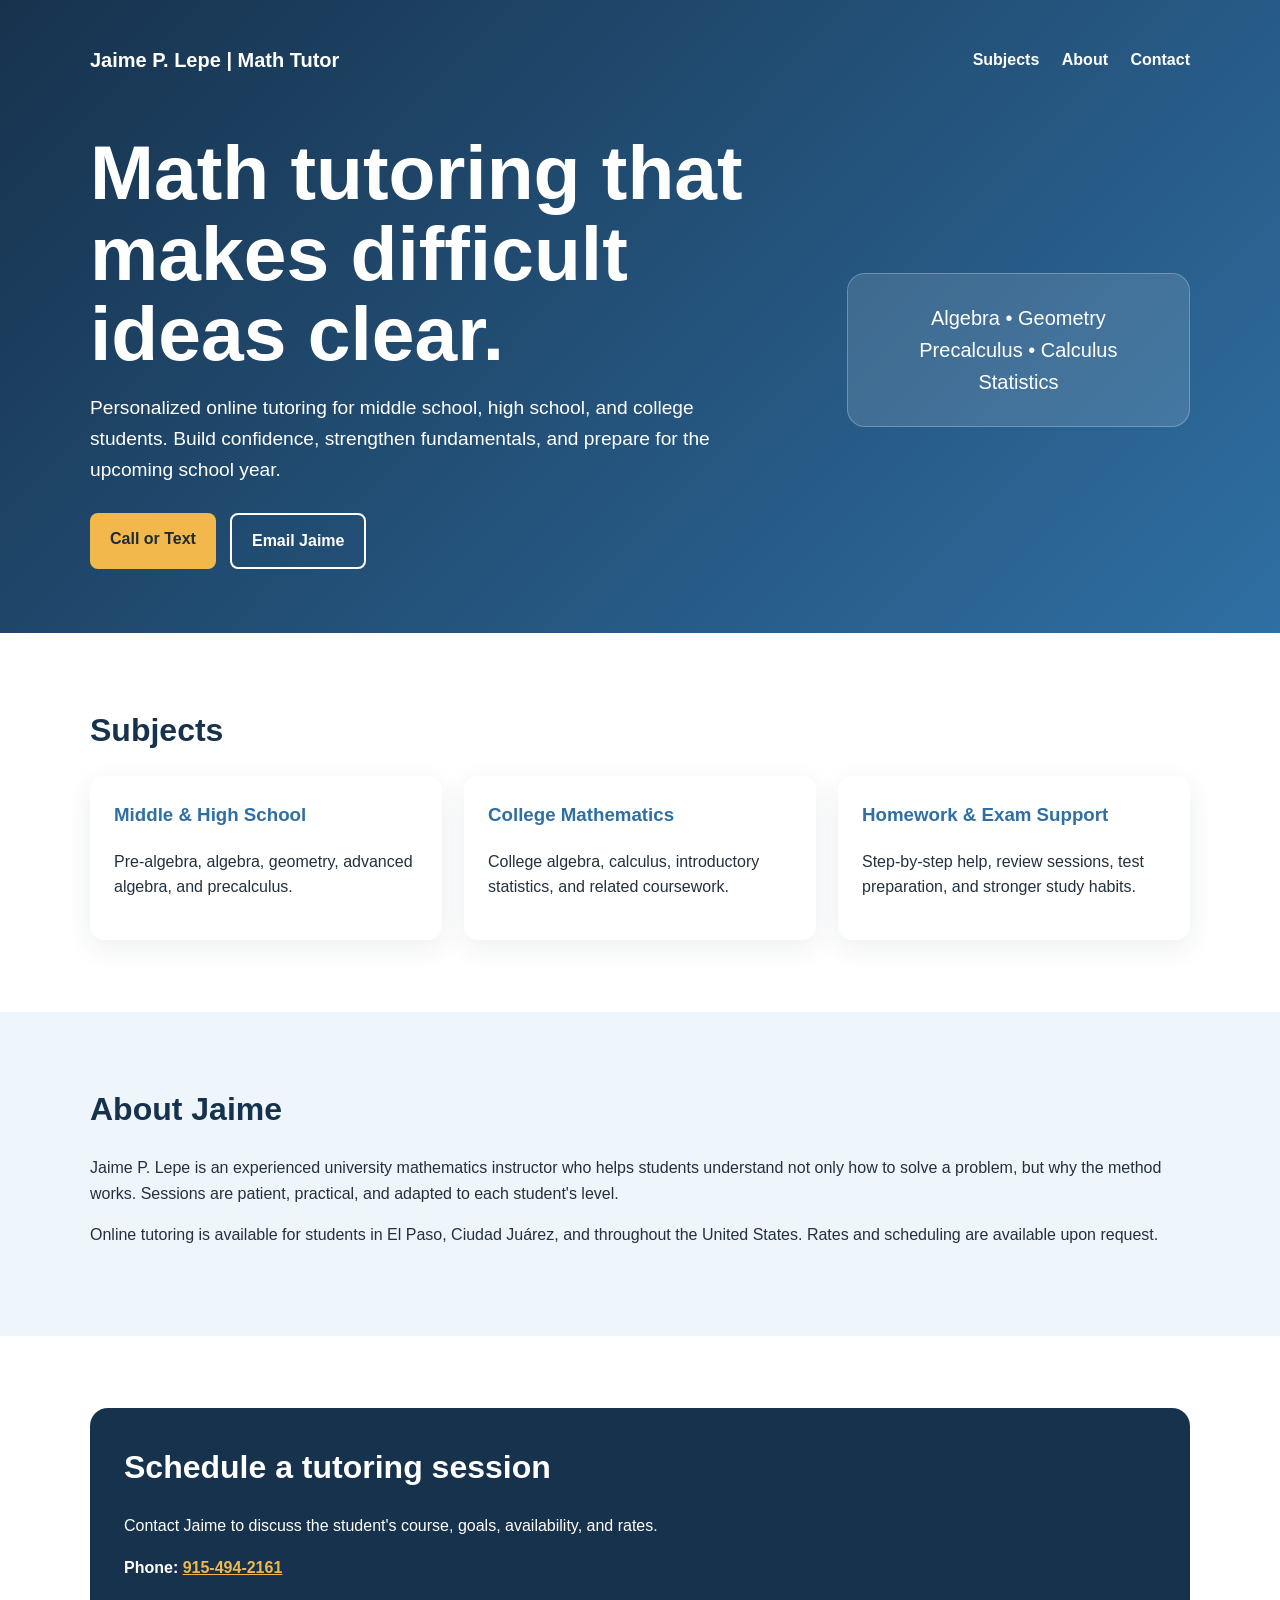
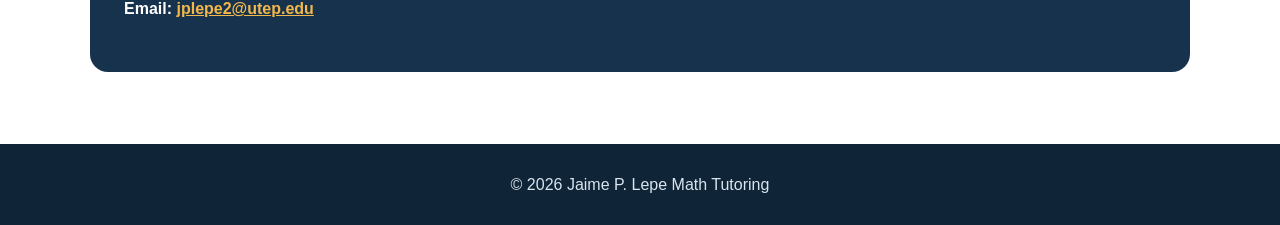
==== index.html @ 61a90d62 "Add files via upload" ====
<!DOCTYPE html>
<html lang="en">
<head>
  <meta charset="UTF-8" />
  <meta name="viewport" content="width=device-width, initial-scale=1.0" />
  <meta name="description" content="Online math tutoring with Jaime P. Lepe. Algebra, geometry, precalculus, calculus, and statistics." />
  <title>Jaime P. Lepe | Math Tutoring</title>
  <style>
    :root {
      --navy: #17324d;
      --blue: #2f6fa3;
      --light: #eef5fb;
      --white: #ffffff;
      --text: #24313d;
      --accent: #f2b84b;
    }
    * { box-sizing: border-box; }
    html { scroll-behavior: smooth; }
    body {
      margin: 0;
      font-family: Arial, Helvetica, sans-serif;
      color: var(--text);
      background: var(--white);
      line-height: 1.6;
    }
    .container { width: min(1100px, 92%); margin: 0 auto; }
    header {
      background: linear-gradient(135deg, var(--navy), var(--blue));
      color: var(--white);
      padding: 44px 0 64px;
    }
    nav {
      display: flex;
      justify-content: space-between;
      align-items: center;
      gap: 24px;
      margin-bottom: 56px;
    }
    .brand { font-size: 1.25rem; font-weight: 700; }
    nav a {
      color: var(--white);
      text-decoration: none;
      margin-left: 18px;
      font-weight: 600;
    }
    .hero {
      display: grid;
      grid-template-columns: 1.35fr 0.65fr;
      gap: 44px;
      align-items: center;
    }
    h1 {
      font-size: clamp(2.4rem, 6vw, 4.8rem);
      line-height: 1.05;
      margin: 0 0 18px;
    }
    .hero p { font-size: 1.2rem; max-width: 680px; }
    .cta-row {
      display: flex;
      flex-wrap: wrap;
      gap: 14px;
      margin-top: 28px;
    }
    .button {
      display: inline-block;
      padding: 13px 20px;
      border-radius: 8px;
      text-decoration: none;
      font-weight: 700;
    }
    .button-primary { background: var(--accent); color: #1f2a33; }
    .button-secondary { border: 2px solid var(--white); color: var(--white); }
    .math-card {
      background: rgba(255,255,255,0.12);
      border: 1px solid rgba(255,255,255,0.25);
      border-radius: 18px;
      padding: 28px;
      text-align: center;
      font-size: 1.25rem;
    }
    section { padding: 72px 0; }
    section.alt { background: var(--light); }
    h2 {
      color: var(--navy);
      font-size: 2rem;
      margin-top: 0;
      margin-bottom: 20px;
    }
    .grid {
      display: grid;
      grid-template-columns: repeat(3, 1fr);
      gap: 22px;
    }
    .card {
      background: var(--white);
      border-radius: 14px;
      padding: 24px;
      box-shadow: 0 8px 28px rgba(20, 52, 77, 0.08);
    }
    .card h3 { margin-top: 0; color: var(--blue); }
    .contact-box {
      background: var(--navy);
      color: var(--white);
      border-radius: 18px;
      padding: 34px;
    }
    .contact-box h2 { color: var(--white); }
    .contact-box a { color: var(--accent); font-weight: 700; }
    footer {
      background: #102437;
      color: #d8e5ef;
      text-align: center;
      padding: 28px 0;
    }
    @media (max-width: 780px) {
      nav { align-items: flex-start; flex-direction: column; }
      nav .links a { margin: 0 14px 0 0; }
      .hero, .grid { grid-template-columns: 1fr; }
      header { padding-top: 30px; }
    }
  </style>
</head>
<body>
  <header>
    <div class="container">
      <nav>
        <div class="brand">Jaime P. Lepe | Math Tutor</div>
        <div class="links">
          <a href="#subjects">Subjects</a>
          <a href="#about">About</a>
          <a href="#contact">Contact</a>
        </div>
      </nav>

      <div class="hero">
        <div>
          <h1>Math tutoring that makes difficult ideas clear.</h1>
          <p>
            Personalized online tutoring for middle school, high school, and college students.
            Build confidence, strengthen fundamentals, and prepare for the upcoming school year.
          </p>
          <div class="cta-row">
            <a class="button button-primary" href="tel:+19154942161">Call or Text</a>
            <a class="button button-secondary" href="mailto:jplepe2@utep.edu">Email Jaime</a>
          </div>
        </div>
        <div class="math-card">
          <div>Algebra • Geometry</div>
          <div>Precalculus • Calculus</div>
          <div>Statistics</div>
        </div>
      </div>
    </div>
  </header>

  <section id="subjects">
    <div class="container">
      <h2>Subjects</h2>
      <div class="grid">
        <div class="card">
          <h3>Middle & High School</h3>
          <p>Pre-algebra, algebra, geometry, advanced algebra, and precalculus.</p>
        </div>
        <div class="card">
          <h3>College Mathematics</h3>
          <p>College algebra, calculus, introductory statistics, and related coursework.</p>
        </div>
        <div class="card">
          <h3>Homework & Exam Support</h3>
          <p>Step-by-step help, review sessions, test preparation, and stronger study habits.</p>
        </div>
      </div>
    </div>
  </section>

  <section id="about" class="alt">
    <div class="container">
      <h2>About Jaime</h2>
      <p>
        Jaime P. Lepe is an experienced university mathematics instructor who helps students
        understand not only how to solve a problem, but why the method works. Sessions are patient,
        practical, and adapted to each student's level.
      </p>
      <p>
        Online tutoring is available for students in El Paso, Ciudad Juárez, and throughout the
        United States. Rates and scheduling are available upon request.
      </p>
    </div>
  </section>

  <section id="contact">
    <div class="container">
      <div class="contact-box">
        <h2>Schedule a tutoring session</h2>
        <p>Contact Jaime to discuss the student's course, goals, availability, and rates.</p>
        <p><strong>Phone:</strong> <a href="tel:+19154942161">915-494-2161</a></p>
        <p><strong>Email:</strong> <a href="mailto:jplepe2@utep.edu">jplepe2@utep.edu</a></p>
      </div>
    </div>
  </section>

  <footer>
    <div class="container">
      © 2026 Jaime P. Lepe Math Tutoring
    </div>
  </footer>
</body>
</html>
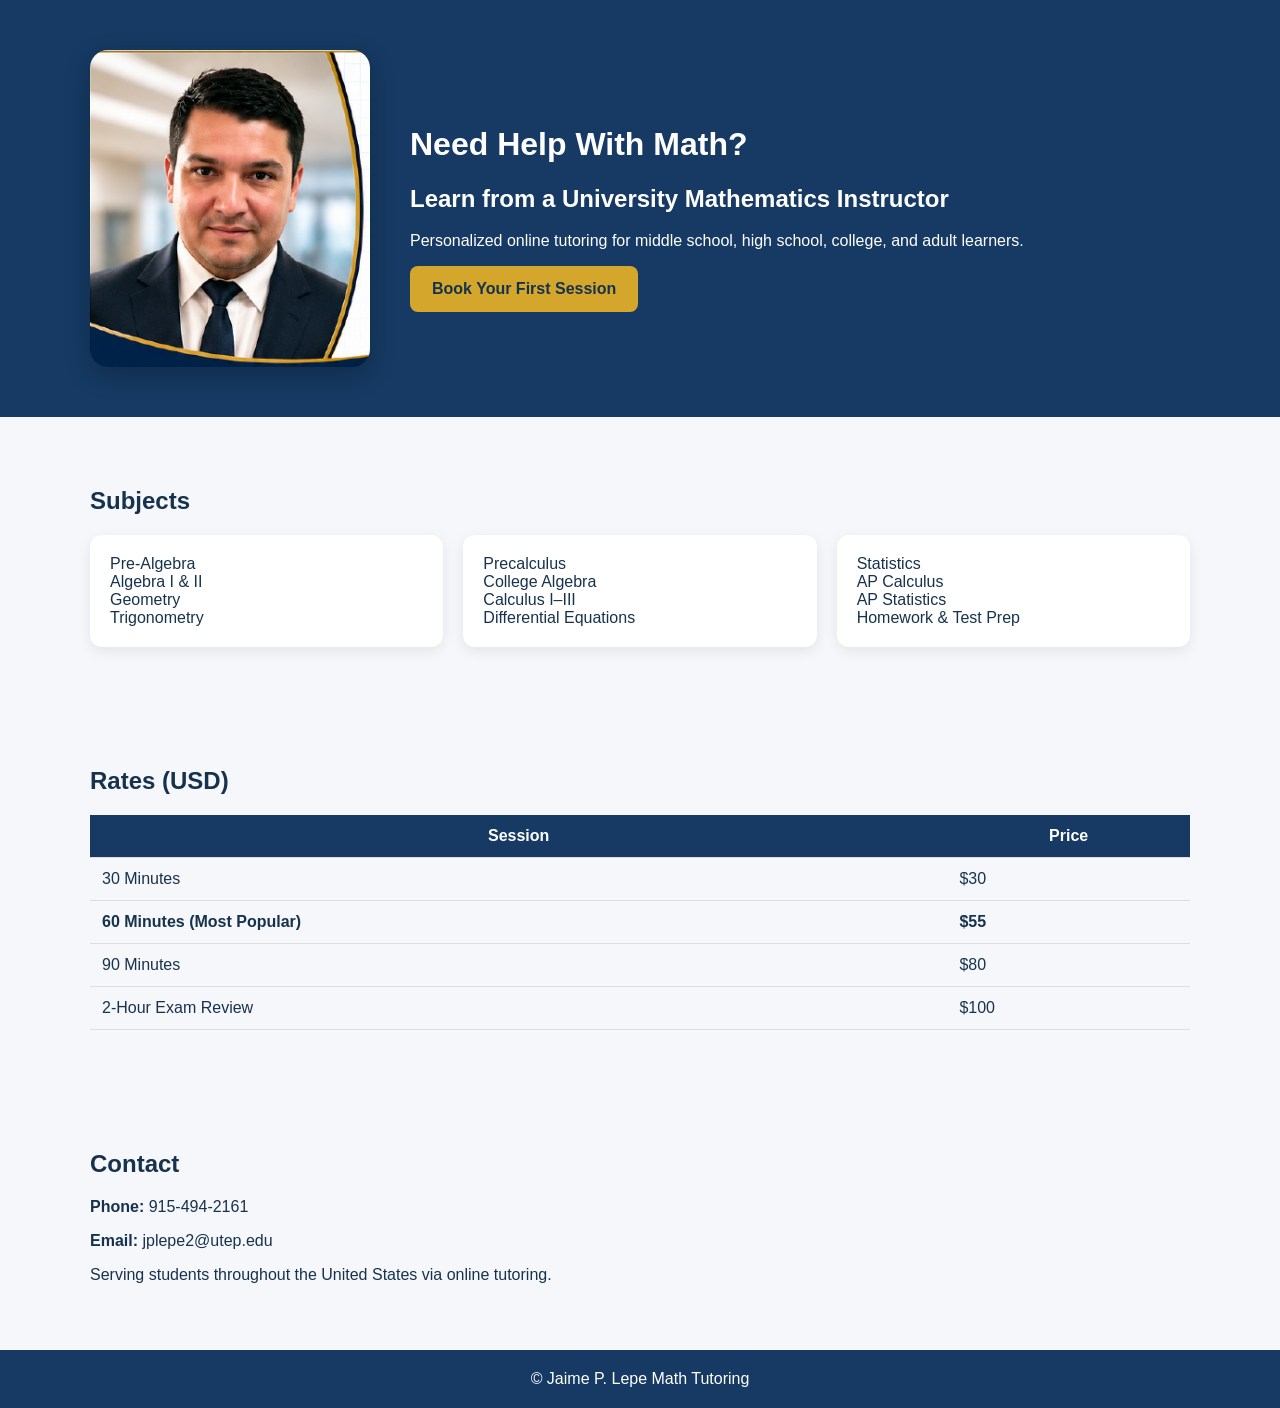
==== commit 9443ec03: "Add files via upload" ====
--- a/index.html
+++ b/index.html
@@ -1,208 +1,65 @@
 <!DOCTYPE html>
 <html lang="en">
 <head>
-  <meta charset="UTF-8" />
-  <meta name="viewport" content="width=device-width, initial-scale=1.0" />
-  <meta name="description" content="Online math tutoring with Jaime P. Lepe. Algebra, geometry, precalculus, calculus, and statistics." />
-  <title>Jaime P. Lepe | Math Tutoring</title>
-  <style>
-    :root {
-      --navy: #17324d;
-      --blue: #2f6fa3;
-      --light: #eef5fb;
-      --white: #ffffff;
-      --text: #24313d;
-      --accent: #f2b84b;
-    }
-    * { box-sizing: border-box; }
-    html { scroll-behavior: smooth; }
-    body {
-      margin: 0;
-      font-family: Arial, Helvetica, sans-serif;
-      color: var(--text);
-      background: var(--white);
-      line-height: 1.6;
-    }
-    .container { width: min(1100px, 92%); margin: 0 auto; }
-    header {
-      background: linear-gradient(135deg, var(--navy), var(--blue));
-      color: var(--white);
-      padding: 44px 0 64px;
-    }
-    nav {
-      display: flex;
-      justify-content: space-between;
-      align-items: center;
-      gap: 24px;
-      margin-bottom: 56px;
-    }
-    .brand { font-size: 1.25rem; font-weight: 700; }
-    nav a {
-      color: var(--white);
-      text-decoration: none;
-      margin-left: 18px;
-      font-weight: 600;
-    }
-    .hero {
-      display: grid;
-      grid-template-columns: 1.35fr 0.65fr;
-      gap: 44px;
-      align-items: center;
-    }
-    h1 {
-      font-size: clamp(2.4rem, 6vw, 4.8rem);
-      line-height: 1.05;
-      margin: 0 0 18px;
-    }
-    .hero p { font-size: 1.2rem; max-width: 680px; }
-    .cta-row {
-      display: flex;
-      flex-wrap: wrap;
-      gap: 14px;
-      margin-top: 28px;
-    }
-    .button {
-      display: inline-block;
-      padding: 13px 20px;
-      border-radius: 8px;
-      text-decoration: none;
-      font-weight: 700;
-    }
-    .button-primary { background: var(--accent); color: #1f2a33; }
-    .button-secondary { border: 2px solid var(--white); color: var(--white); }
-    .math-card {
-      background: rgba(255,255,255,0.12);
-      border: 1px solid rgba(255,255,255,0.25);
-      border-radius: 18px;
-      padding: 28px;
-      text-align: center;
-      font-size: 1.25rem;
-    }
-    section { padding: 72px 0; }
-    section.alt { background: var(--light); }
-    h2 {
-      color: var(--navy);
-      font-size: 2rem;
-      margin-top: 0;
-      margin-bottom: 20px;
-    }
-    .grid {
-      display: grid;
-      grid-template-columns: repeat(3, 1fr);
-      gap: 22px;
-    }
-    .card {
-      background: var(--white);
-      border-radius: 14px;
-      padding: 24px;
-      box-shadow: 0 8px 28px rgba(20, 52, 77, 0.08);
-    }
-    .card h3 { margin-top: 0; color: var(--blue); }
-    .contact-box {
-      background: var(--navy);
-      color: var(--white);
-      border-radius: 18px;
-      padding: 34px;
-    }
-    .contact-box h2 { color: var(--white); }
-    .contact-box a { color: var(--accent); font-weight: 700; }
-    footer {
-      background: #102437;
-      color: #d8e5ef;
-      text-align: center;
-      padding: 28px 0;
-    }
-    @media (max-width: 780px) {
-      nav { align-items: flex-start; flex-direction: column; }
-      nav .links a { margin: 0 14px 0 0; }
-      .hero, .grid { grid-template-columns: 1fr; }
-      header { padding-top: 30px; }
-    }
-  </style>
+<meta charset="utf-8">
+<meta name="viewport" content="width=device-width,initial-scale=1">
+<title>Jaime P. Lepe Math Tutoring</title>
+<style>
+body{font-family:Arial,sans-serif;margin:0;background:#f5f7fb;color:#17324d}
+header{background:#163a63;color:white;padding:50px 20px}
+.wrap{max-width:1100px;margin:auto}
+.hero{display:flex;gap:40px;align-items:center;flex-wrap:wrap}
+.hero img{width:280px;border-radius:18px;box-shadow:0 8px 24px rgba(0,0,0,.25)}
+.btn{display:inline-block;background:#d4a72c;color:#17324d;padding:14px 22px;border-radius:8px;text-decoration:none;font-weight:bold}
+section{padding:50px 20px}
+.cards{display:grid;grid-template-columns:repeat(auto-fit,minmax(260px,1fr));gap:20px}
+.card{background:white;border-radius:12px;padding:20px;box-shadow:0 4px 14px rgba(0,0,0,.08)}
+table{width:100%;border-collapse:collapse}
+th,td{padding:12px;border-bottom:1px solid #ddd}
+th{background:#163a63;color:#fff}
+footer{background:#163a63;color:#fff;text-align:center;padding:20px}
+</style>
 </head>
 <body>
-  <header>
-    <div class="container">
-      <nav>
-        <div class="brand">Jaime P. Lepe | Math Tutor</div>
-        <div class="links">
-          <a href="#subjects">Subjects</a>
-          <a href="#about">About</a>
-          <a href="#contact">Contact</a>
-        </div>
-      </nav>
+<header>
+<div class="wrap hero">
+<img src="headshot.png" alt="Jaime P. Lepe">
+<div>
+<h1>Need Help With Math?</h1>
+<h2>Learn from a University Mathematics Instructor</h2>
+<p>Personalized online tutoring for middle school, high school, college, and adult learners.</p>
+<a class="btn" href="#contact">Book Your First Session</a>
+</div>
+</div>
+</header>
 
-      <div class="hero">
-        <div>
-          <h1>Math tutoring that makes difficult ideas clear.</h1>
-          <p>
-            Personalized online tutoring for middle school, high school, and college students.
-            Build confidence, strengthen fundamentals, and prepare for the upcoming school year.
-          </p>
-          <div class="cta-row">
-            <a class="button button-primary" href="tel:+19154942161">Call or Text</a>
-            <a class="button button-secondary" href="mailto:jplepe2@utep.edu">Email Jaime</a>
-          </div>
-        </div>
-        <div class="math-card">
-          <div>Algebra • Geometry</div>
-          <div>Precalculus • Calculus</div>
-          <div>Statistics</div>
-        </div>
-      </div>
-    </div>
-  </header>
+<section class="wrap">
+<h2>Subjects</h2>
+<div class="cards">
+<div class="card">Pre‑Algebra<br>Algebra I & II<br>Geometry<br>Trigonometry</div>
+<div class="card">Precalculus<br>College Algebra<br>Calculus I–III<br>Differential Equations</div>
+<div class="card">Statistics<br>AP Calculus<br>AP Statistics<br>Homework & Test Prep</div>
+</div>
+</section>
 
-  <section id="subjects">
-    <div class="container">
-      <h2>Subjects</h2>
-      <div class="grid">
-        <div class="card">
-          <h3>Middle & High School</h3>
-          <p>Pre-algebra, algebra, geometry, advanced algebra, and precalculus.</p>
-        </div>
-        <div class="card">
-          <h3>College Mathematics</h3>
-          <p>College algebra, calculus, introductory statistics, and related coursework.</p>
-        </div>
-        <div class="card">
-          <h3>Homework & Exam Support</h3>
-          <p>Step-by-step help, review sessions, test preparation, and stronger study habits.</p>
-        </div>
-      </div>
-    </div>
-  </section>
+<section class="wrap">
+<h2>Rates (USD)</h2>
+<table>
+<tr><th>Session</th><th>Price</th></tr>
+<tr><td>30 Minutes</td><td>$30</td></tr>
+<tr><td><strong>60 Minutes (Most Popular)</strong></td><td><strong>$55</strong></td></tr>
+<tr><td>90 Minutes</td><td>$80</td></tr>
+<tr><td>2‑Hour Exam Review</td><td>$100</td></tr>
+</table>
+</section>
 
-  <section id="about" class="alt">
-    <div class="container">
-      <h2>About Jaime</h2>
-      <p>
-        Jaime P. Lepe is an experienced university mathematics instructor who helps students
-        understand not only how to solve a problem, but why the method works. Sessions are patient,
-        practical, and adapted to each student's level.
-      </p>
-      <p>
-        Online tutoring is available for students in El Paso, Ciudad Juárez, and throughout the
-        United States. Rates and scheduling are available upon request.
-      </p>
-    </div>
-  </section>
+<section class="wrap" id="contact">
+<h2>Contact</h2>
+<p><strong>Phone:</strong> 915‑494‑2161</p>
+<p><strong>Email:</strong> jplepe2@utep.edu</p>
+<p>Serving students throughout the United States via online tutoring.</p>
+</section>
 
-  <section id="contact">
-    <div class="container">
-      <div class="contact-box">
-        <h2>Schedule a tutoring session</h2>
-        <p>Contact Jaime to discuss the student's course, goals, availability, and rates.</p>
-        <p><strong>Phone:</strong> <a href="tel:+19154942161">915-494-2161</a></p>
-        <p><strong>Email:</strong> <a href="mailto:jplepe2@utep.edu">jplepe2@utep.edu</a></p>
-      </div>
-    </div>
-  </section>
-
-  <footer>
-    <div class="container">
-      © 2026 Jaime P. Lepe Math Tutoring
-    </div>
-  </footer>
+<footer>© Jaime P. Lepe Math Tutoring</footer>
 </body>
-</html>
+</html>
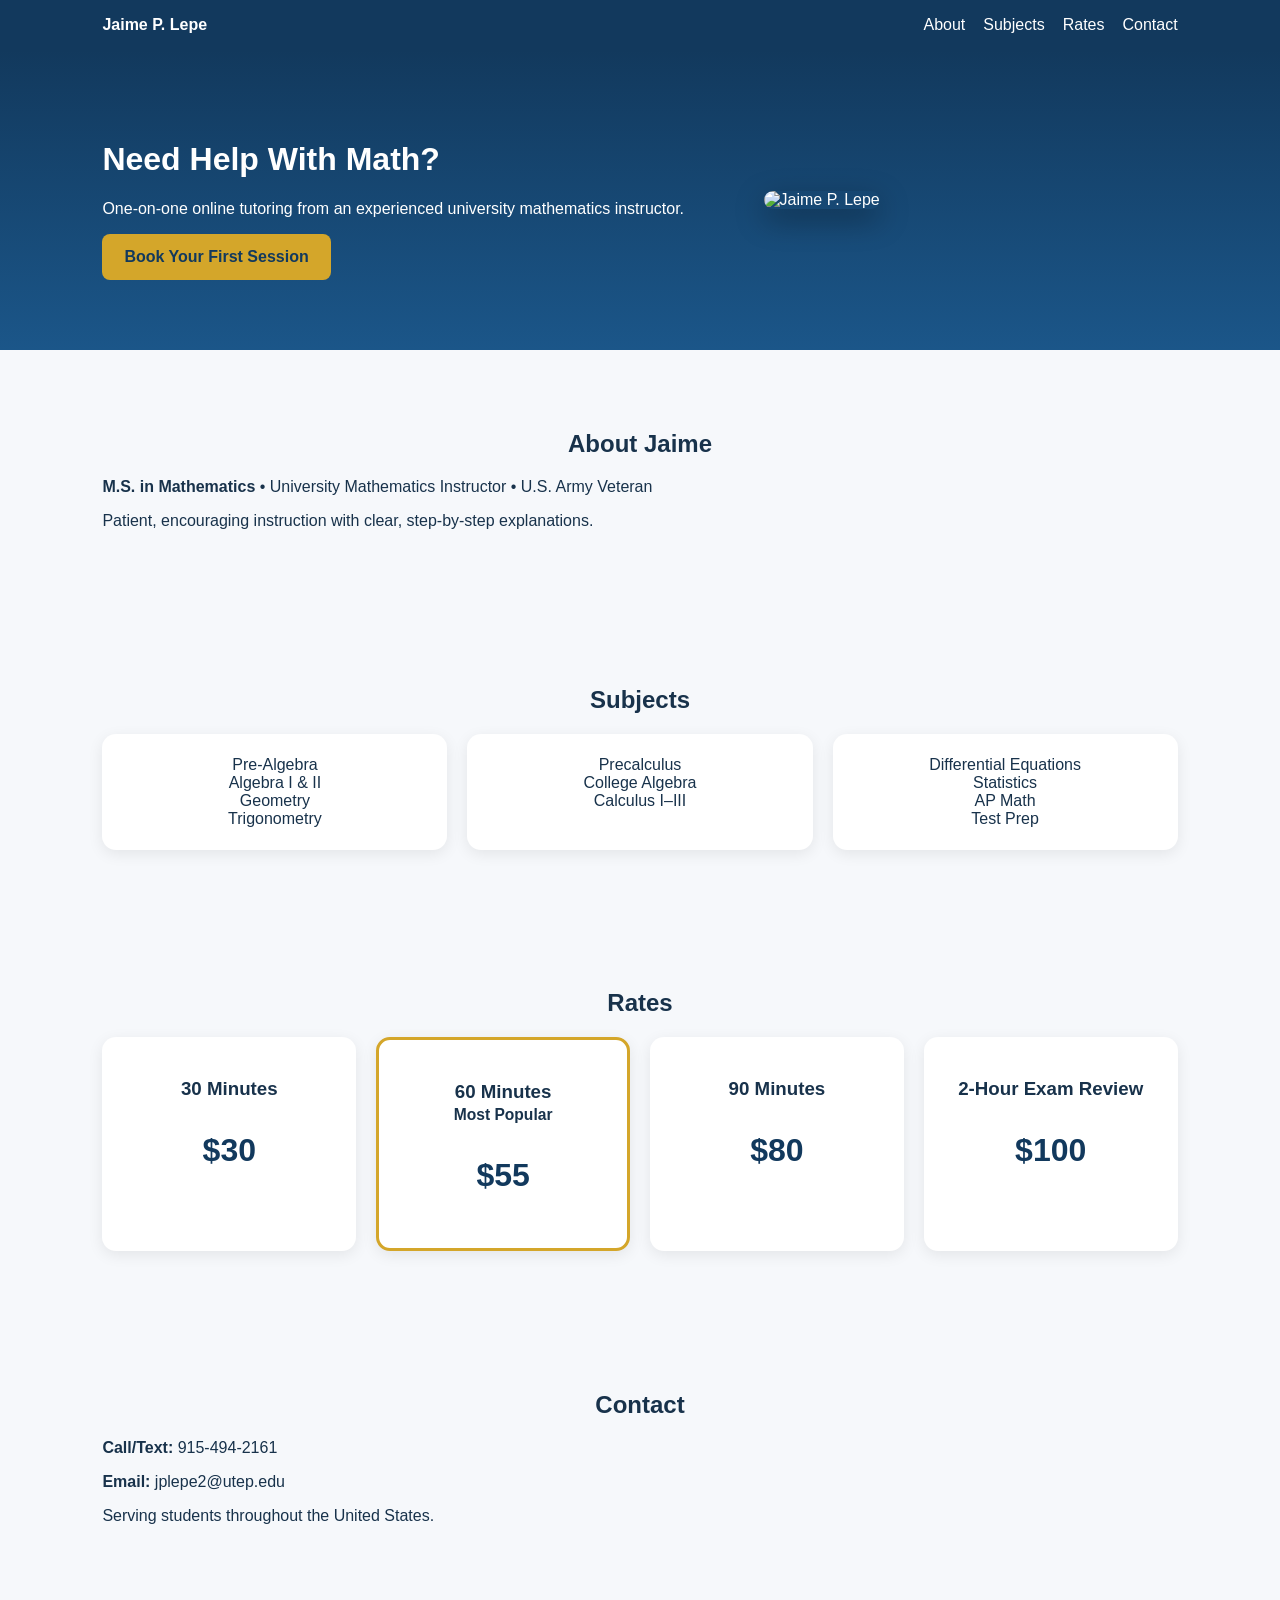
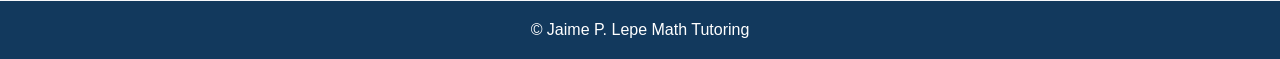
==== commit ca7cd5cd: "Add files via upload" ====
--- a/index.html
+++ b/index.html
@@ -1,65 +1,37 @@
-<!DOCTYPE html>
-<html lang="en">
-<head>
-<meta charset="utf-8">
+<!DOCTYPE html><html lang="en"><head><meta charset="utf-8">
 <meta name="viewport" content="width=device-width,initial-scale=1">
-<title>Jaime P. Lepe Math Tutoring</title>
-<style>
-body{font-family:Arial,sans-serif;margin:0;background:#f5f7fb;color:#17324d}
-header{background:#163a63;color:white;padding:50px 20px}
-.wrap{max-width:1100px;margin:auto}
-.hero{display:flex;gap:40px;align-items:center;flex-wrap:wrap}
-.hero img{width:280px;border-radius:18px;box-shadow:0 8px 24px rgba(0,0,0,.25)}
-.btn{display:inline-block;background:#d4a72c;color:#17324d;padding:14px 22px;border-radius:8px;text-decoration:none;font-weight:bold}
-section{padding:50px 20px}
-.cards{display:grid;grid-template-columns:repeat(auto-fit,minmax(260px,1fr));gap:20px}
-.card{background:white;border-radius:12px;padding:20px;box-shadow:0 4px 14px rgba(0,0,0,.08)}
-table{width:100%;border-collapse:collapse}
-th,td{padding:12px;border-bottom:1px solid #ddd}
-th{background:#163a63;color:#fff}
-footer{background:#163a63;color:#fff;text-align:center;padding:20px}
-</style>
-</head>
+<title>Jaime P. Lepe | Online Math Tutoring</title>
+<link rel="stylesheet" href="styles.css"></head>
 <body>
-<header>
-<div class="wrap hero">
-<img src="headshot.png" alt="Jaime P. Lepe">
-<div>
+<nav><div class="logo">Jaime P. Lepe</div>
+<div><a href="#about">About</a><a href="#subjects">Subjects</a><a href="#rates">Rates</a><a href="#contact">Contact</a></div></nav>
+<header class="hero">
+<div class="hero-text">
 <h1>Need Help With Math?</h1>
-<h2>Learn from a University Mathematics Instructor</h2>
-<p>Personalized online tutoring for middle school, high school, college, and adult learners.</p>
+<p>One-on-one online tutoring from an experienced university mathematics instructor.</p>
 <a class="btn" href="#contact">Book Your First Session</a>
 </div>
-</div>
+<div class="hero-img"><img src="images/headshot.png" alt="Jaime P. Lepe"></div>
 </header>
-
-<section class="wrap">
-<h2>Subjects</h2>
+<section id="about"><h2>About Jaime</h2>
+<p><strong>M.S. in Mathematics</strong> • University Mathematics Instructor • U.S. Army Veteran</p>
+<p>Patient, encouraging instruction with clear, step-by-step explanations.</p></section>
+<section id="subjects"><h2>Subjects</h2>
 <div class="cards">
-<div class="card">Pre‑Algebra<br>Algebra I & II<br>Geometry<br>Trigonometry</div>
-<div class="card">Precalculus<br>College Algebra<br>Calculus I–III<br>Differential Equations</div>
-<div class="card">Statistics<br>AP Calculus<br>AP Statistics<br>Homework & Test Prep</div>
-</div>
-</section>
-
-<section class="wrap">
-<h2>Rates (USD)</h2>
-<table>
-<tr><th>Session</th><th>Price</th></tr>
-<tr><td>30 Minutes</td><td>$30</td></tr>
-<tr><td><strong>60 Minutes (Most Popular)</strong></td><td><strong>$55</strong></td></tr>
-<tr><td>90 Minutes</td><td>$80</td></tr>
-<tr><td>2‑Hour Exam Review</td><td>$100</td></tr>
-</table>
-</section>
-
-<section class="wrap" id="contact">
-<h2>Contact</h2>
-<p><strong>Phone:</strong> 915‑494‑2161</p>
-<p><strong>Email:</strong> jplepe2@utep.edu</p>
-<p>Serving students throughout the United States via online tutoring.</p>
-</section>
-
+<div>Pre‑Algebra<br>Algebra I & II<br>Geometry<br>Trigonometry</div>
+<div>Precalculus<br>College Algebra<br>Calculus I–III</div>
+<div>Differential Equations<br>Statistics<br>AP Math<br>Test Prep</div>
+</div></section>
+<section id="rates"><h2>Rates</h2>
+<div class="cards">
+<div class="price"><h3>30 Minutes</h3><p>$30</p></div>
+<div class="price featured"><h3>60 Minutes<br><small>Most Popular</small></h3><p>$55</p></div>
+<div class="price"><h3>90 Minutes</h3><p>$80</p></div>
+<div class="price"><h3>2‑Hour Exam Review</h3><p>$100</p></div>
+</div></section>
+<section id="contact"><h2>Contact</h2>
+<p><b>Call/Text:</b> 915‑494‑2161</p>
+<p><b>Email:</b> jplepe2@utep.edu</p>
+<p>Serving students throughout the United States.</p></section>
 <footer>© Jaime P. Lepe Math Tutoring</footer>
-</body>
-</html>+</body></html>
--- a/styles.css
+++ b/styles.css
@@ -0,0 +1,14 @@
+body{margin:0;font-family:Arial,sans-serif;background:#f6f8fb;color:#18324b}
+nav{display:flex;justify-content:space-between;align-items:center;background:#12395d;color:#fff;padding:16px 8%}
+nav a{color:#fff;text-decoration:none;margin-left:18px}
+.logo{font-weight:bold}
+.hero{display:grid;grid-template-columns:1.2fr .8fr;gap:40px;align-items:center;padding:70px 8%;background:linear-gradient(#12395d,#1b5689);color:#fff}
+.hero img{width:100%;max-width:340px;border-radius:20px;box-shadow:0 10px 30px rgba(0,0,0,.35)}
+.btn{display:inline-block;background:#d4a62a;color:#12395d;padding:14px 22px;border-radius:8px;text-decoration:none;font-weight:bold}
+section{padding:60px 8%} h2{text-align:center}
+.cards{display:grid;grid-template-columns:repeat(auto-fit,minmax(220px,1fr));gap:20px}
+.cards>div{background:#fff;padding:22px;border-radius:14px;box-shadow:0 4px 15px rgba(0,0,0,.08);text-align:center}
+.featured{border:3px solid #d4a62a}
+.price p{font-size:2rem;font-weight:bold;color:#12395d}
+footer{background:#12395d;color:#fff;text-align:center;padding:20px}
+@media(max-width:800px){.hero{grid-template-columns:1fr;text-align:center}.hero-img{justify-self:center}}
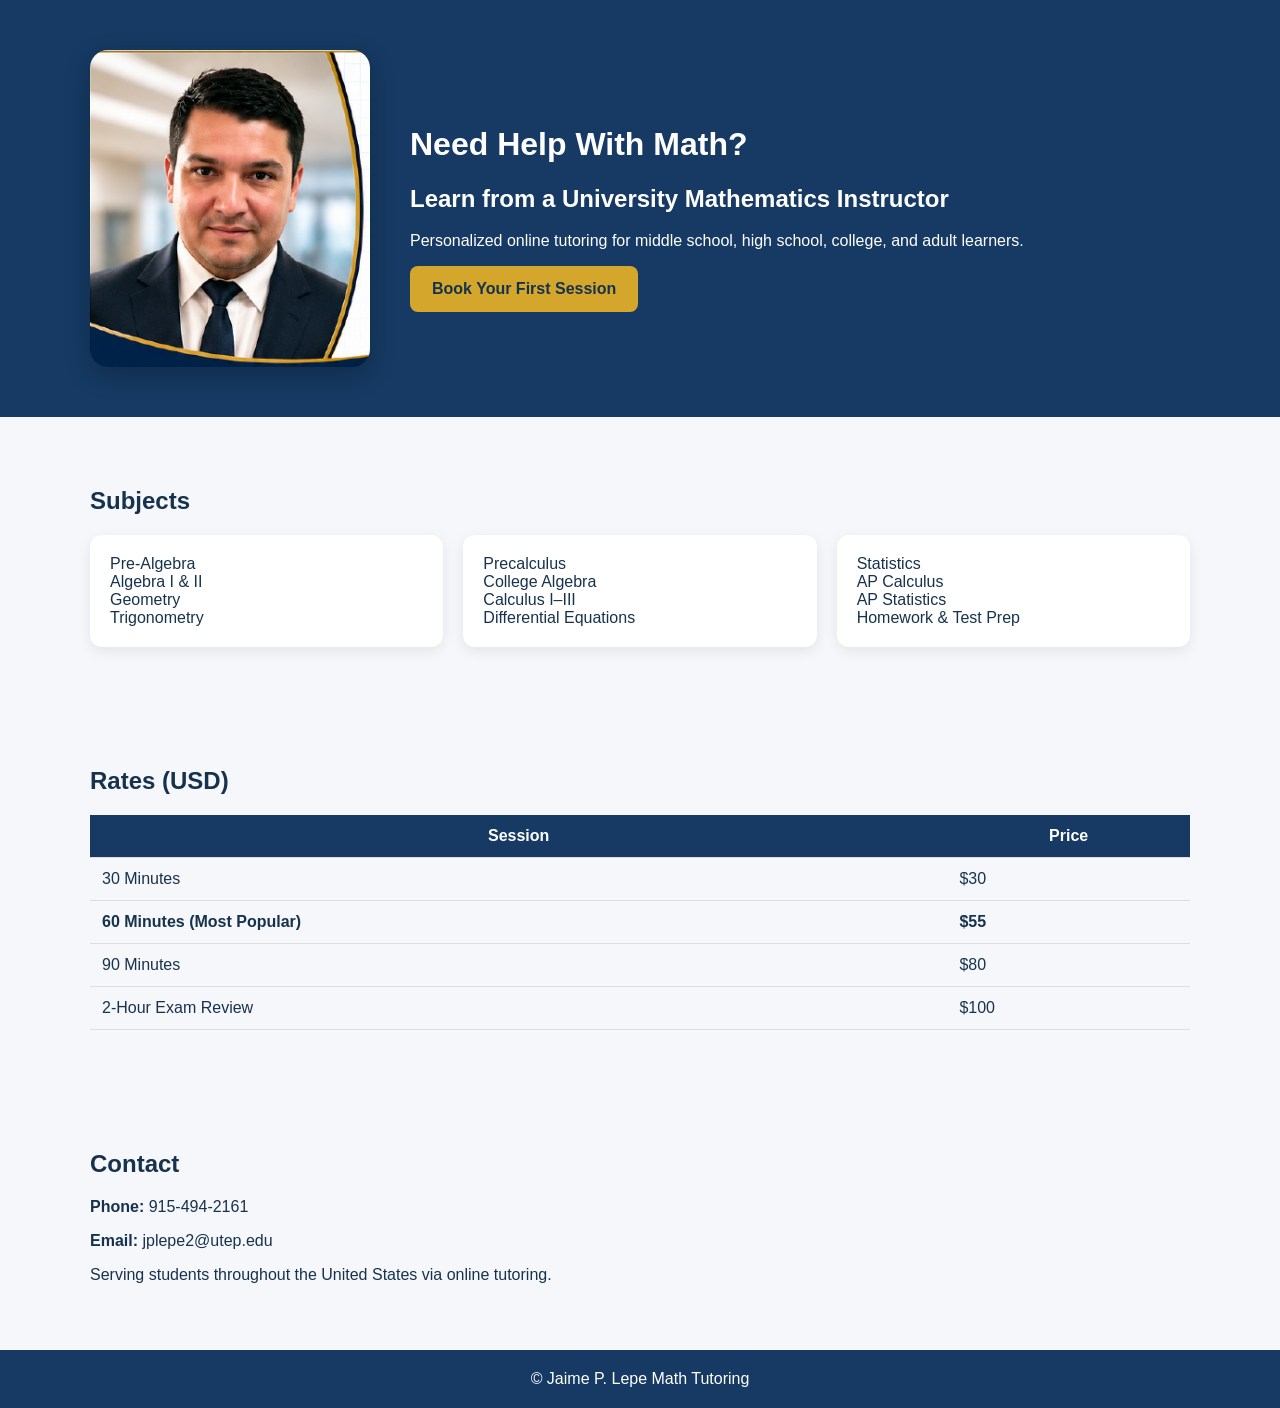
==== commit d7ace21e: "Add files via upload" ====
--- a/index.html
+++ b/index.html
@@ -1,37 +1,65 @@
-<!DOCTYPE html><html lang="en"><head><meta charset="utf-8">
+<!DOCTYPE html>
+<html lang="en">
+<head>
+<meta charset="utf-8">
 <meta name="viewport" content="width=device-width,initial-scale=1">
-<title>Jaime P. Lepe | Online Math Tutoring</title>
-<link rel="stylesheet" href="styles.css"></head>
+<title>Jaime P. Lepe Math Tutoring</title>
+<style>
+body{font-family:Arial,sans-serif;margin:0;background:#f5f7fb;color:#17324d}
+header{background:#163a63;color:white;padding:50px 20px}
+.wrap{max-width:1100px;margin:auto}
+.hero{display:flex;gap:40px;align-items:center;flex-wrap:wrap}
+.hero img{width:280px;border-radius:18px;box-shadow:0 8px 24px rgba(0,0,0,.25)}
+.btn{display:inline-block;background:#d4a72c;color:#17324d;padding:14px 22px;border-radius:8px;text-decoration:none;font-weight:bold}
+section{padding:50px 20px}
+.cards{display:grid;grid-template-columns:repeat(auto-fit,minmax(260px,1fr));gap:20px}
+.card{background:white;border-radius:12px;padding:20px;box-shadow:0 4px 14px rgba(0,0,0,.08)}
+table{width:100%;border-collapse:collapse}
+th,td{padding:12px;border-bottom:1px solid #ddd}
+th{background:#163a63;color:#fff}
+footer{background:#163a63;color:#fff;text-align:center;padding:20px}
+</style>
+</head>
 <body>
-<nav><div class="logo">Jaime P. Lepe</div>
-<div><a href="#about">About</a><a href="#subjects">Subjects</a><a href="#rates">Rates</a><a href="#contact">Contact</a></div></nav>
-<header class="hero">
-<div class="hero-text">
+<header>
+<div class="wrap hero">
+<img src="headshot.png" alt="Jaime P. Lepe">
+<div>
 <h1>Need Help With Math?</h1>
-<p>One-on-one online tutoring from an experienced university mathematics instructor.</p>
+<h2>Learn from a University Mathematics Instructor</h2>
+<p>Personalized online tutoring for middle school, high school, college, and adult learners.</p>
 <a class="btn" href="#contact">Book Your First Session</a>
 </div>
-<div class="hero-img"><img src="images/headshot.png" alt="Jaime P. Lepe"></div>
+</div>
 </header>
-<section id="about"><h2>About Jaime</h2>
-<p><strong>M.S. in Mathematics</strong> • University Mathematics Instructor • U.S. Army Veteran</p>
-<p>Patient, encouraging instruction with clear, step-by-step explanations.</p></section>
-<section id="subjects"><h2>Subjects</h2>
+
+<section class="wrap">
+<h2>Subjects</h2>
 <div class="cards">
-<div>Pre‑Algebra<br>Algebra I & II<br>Geometry<br>Trigonometry</div>
-<div>Precalculus<br>College Algebra<br>Calculus I–III</div>
-<div>Differential Equations<br>Statistics<br>AP Math<br>Test Prep</div>
-</div></section>
-<section id="rates"><h2>Rates</h2>
-<div class="cards">
-<div class="price"><h3>30 Minutes</h3><p>$30</p></div>
-<div class="price featured"><h3>60 Minutes<br><small>Most Popular</small></h3><p>$55</p></div>
-<div class="price"><h3>90 Minutes</h3><p>$80</p></div>
-<div class="price"><h3>2‑Hour Exam Review</h3><p>$100</p></div>
-</div></section>
-<section id="contact"><h2>Contact</h2>
-<p><b>Call/Text:</b> 915‑494‑2161</p>
-<p><b>Email:</b> jplepe2@utep.edu</p>
-<p>Serving students throughout the United States.</p></section>
+<div class="card">Pre‑Algebra<br>Algebra I & II<br>Geometry<br>Trigonometry</div>
+<div class="card">Precalculus<br>College Algebra<br>Calculus I–III<br>Differential Equations</div>
+<div class="card">Statistics<br>AP Calculus<br>AP Statistics<br>Homework & Test Prep</div>
+</div>
+</section>
+
+<section class="wrap">
+<h2>Rates (USD)</h2>
+<table>
+<tr><th>Session</th><th>Price</th></tr>
+<tr><td>30 Minutes</td><td>$30</td></tr>
+<tr><td><strong>60 Minutes (Most Popular)</strong></td><td><strong>$55</strong></td></tr>
+<tr><td>90 Minutes</td><td>$80</td></tr>
+<tr><td>2‑Hour Exam Review</td><td>$100</td></tr>
+</table>
+</section>
+
+<section class="wrap" id="contact">
+<h2>Contact</h2>
+<p><strong>Phone:</strong> 915‑494‑2161</p>
+<p><strong>Email:</strong> jplepe2@utep.edu</p>
+<p>Serving students throughout the United States via online tutoring.</p>
+</section>
+
 <footer>© Jaime P. Lepe Math Tutoring</footer>
-</body></html>+</body>
+</html>
